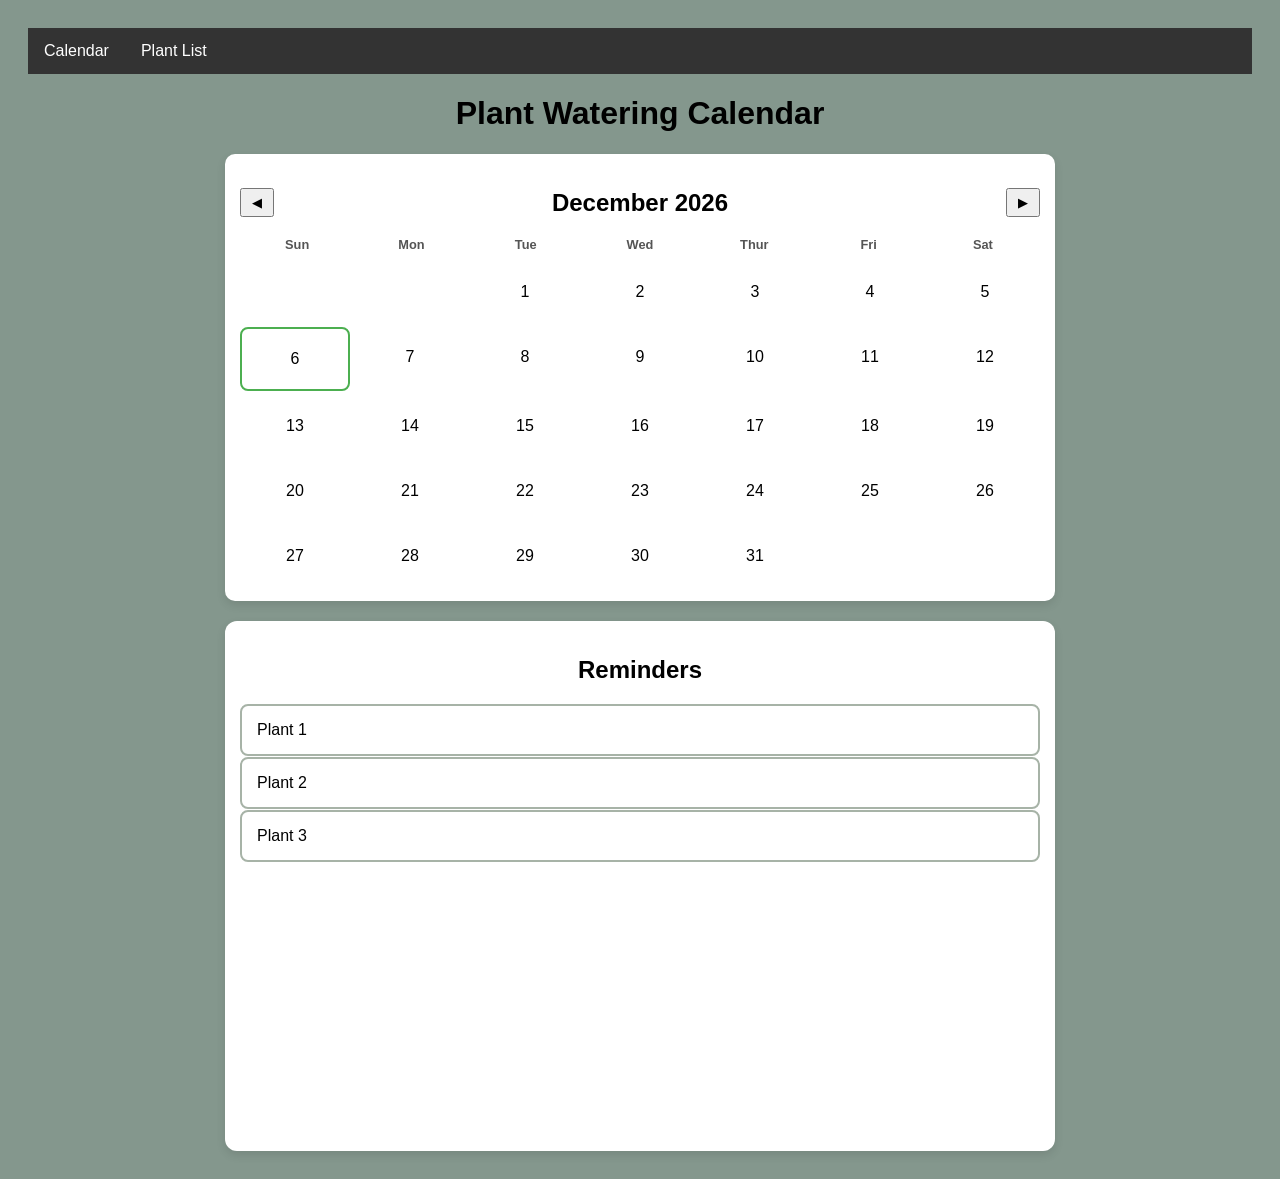
==== frontend/index.html @ da7514dd "initial framework" ====
<!DOCTYPE html>
<html lang="en">
<head>
  <meta charset="UTF-8">
  <title>Plant Watering Tracker</title>
</head>
<link rel="stylesheet" href="style.css">
<script src="script.js" defer></script>
<ul>
  <li><a href="index.html">Calendar</a></li>
  <li><a href="plant_list.html">Plant List</a></li>

</ul>
<body>
  
  <div class="container">
    <h1>Plant Watering Calendar</h1>
  </div>

    <div class = "center"> 
   <div class="calendar">
  <div class="calendar-header">
    <button onclick="changeMonth(-1)">◀</button>
    <h2 id="monthYear"></h2>
    <button onclick="changeMonth(1)">▶</button>
    </div>
    <div class="day-row">
    <div class ="day-name">
        Sun
    </div>
     <div class ="day-name">
        Mon
    </div>
     <div class ="day-name">
        Tue
    </div>
     <div class ="day-name">
        Wed
    </div>
     <div class ="day-name">
        Thur
    </div>
     <div class ="day-name">
        Fri
    </div>
     <div class ="day-name">
        Sat
    </div>
  </div>
  

  <div class="calendar-grid" id="calendarGrid">

  </div>
</div>


</div>
<div class = "center">
    <div class ="reminder-box"> 
 <h2> Reminders</h2>
 <div class="text-grid">
   <div class="card">Plant 1</div>
  <div class="card">Plant 2</div>
  <div class="card">Plant 3</div>
 </div>
 
 </div>


</body>
</html>
---- frontend/style.css ----
body {
      font-family: Arial, sans-serif;
      background: #84978d;
      padding: 20px;
    }

    h1 {
      text-align: center;
      font-family: Arial, Helvetica, sans-serif;
    }
    h2 {
      text-align: center;
    }
    .container {
      max-width: 500px;
      margin: auto;
    }
ul {
  list-style-type: none;
  margin: 0;
  padding: 0;
  background-color: #333333;
  display: flex;
}

ul li a {
  display: block;
  color: white;
  padding: 14px 16px;
  text-decoration: none;
}

ul li a:hover {
  background-color: #4CAF50;
}

.center {
  display: flex;
  justify-content: center;
  align-items: center;
}
    .calendar {
  width: 800px;
  background: white;
  border-radius: 10px;
  padding: 15px;
  box-shadow: 0 4px 10px rgba(0,0,0,0.1);
  font-family: Arial, sans-serif;
}

.calendar-header {
  display: flex;
  justify-content: space-between;
  align-items: center;
}

.calendar-header button {
  padding: 5px 10px;
  cursor: pointer;
}

.calendar-grid {
  display: grid;
  grid-template-columns: repeat(7, 1fr);
  gap: 5px;
  margin-top: 10px;
}
.day-row {
  display: grid;
  grid-template-columns: repeat(7, 1fr);
  margin-bottom: 5px;
}
.day-name {
  font-weight: bold;
  text-align: center;
  font-size: 0.8rem;
  color: #555;
}

.date {
  height: 60px;
  display: flex;
  align-items: center;
  justify-content: center;
  border-radius: 8px;
  cursor: pointer;
  transition: 0.2s;
}

.date:hover {
  background-color: #4CAF50;
  color: white;
  transform: scale(0.9);
}

.today {
  border: 2px solid #4CAF50;
}

.empty {
  visibility: hidden;
}

.reminder-box{
width: 800px;
height: 500px;
  background: white;
  border-radius: 12px;
  padding: 15px;
  box-shadow: 0 4px 10px rgba(0,0,0,0.1);
  font-family: Arial, sans-serif;
  margin-top:20px;
}

.text-grid{
display: grid;
  grid-template-columns: 1fr;
 
 
}

.card {
  background: white;
  padding: 15px;
    border-width: 2px;
  border-color: #a7b3a7;
  border-style: solid;
  margin-bottom: 1px;
  border-radius:8px;
}
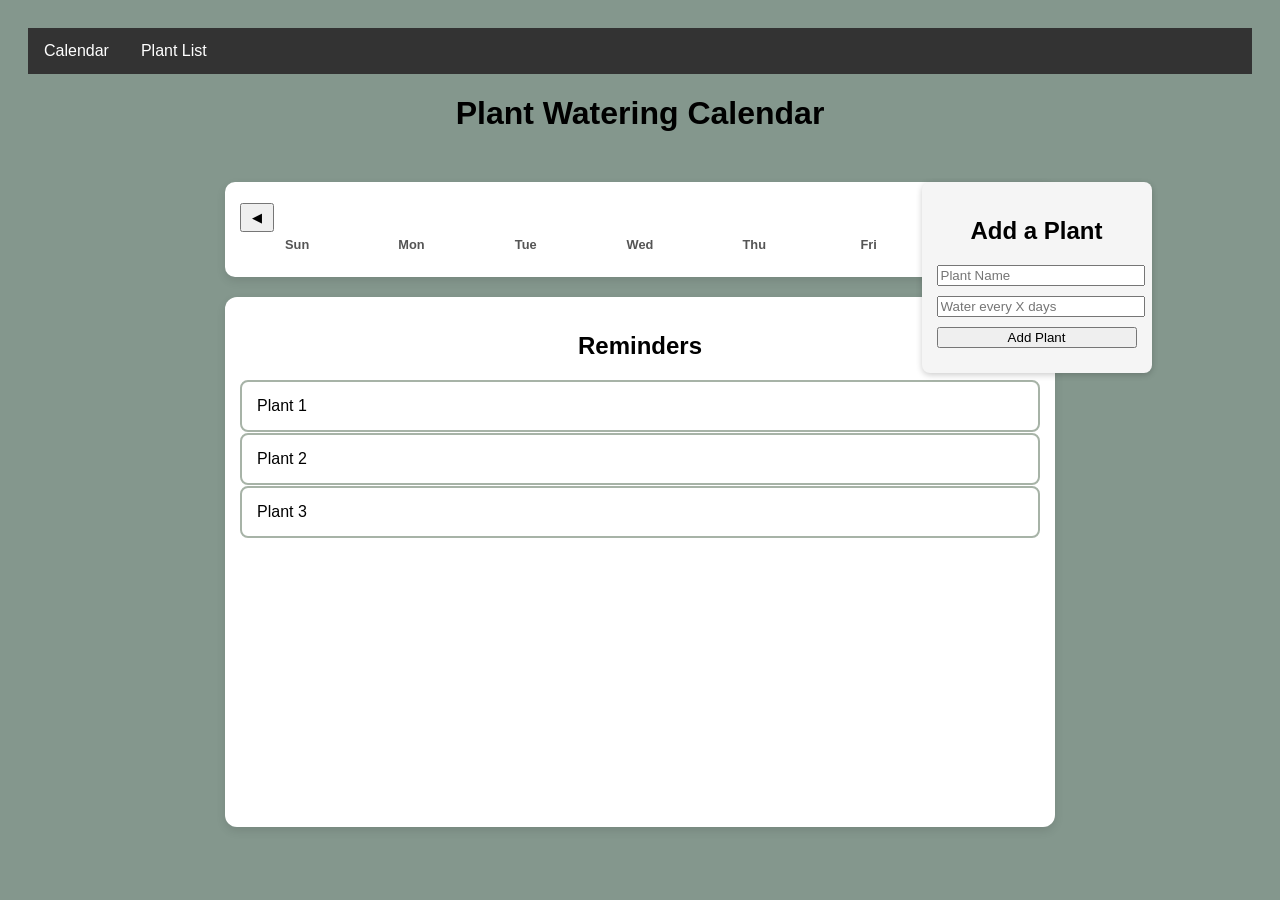
==== commit c9815f43: "initial plant adding" ====
--- a/frontend/index.html
+++ b/frontend/index.html
@@ -11,54 +11,47 @@
   <li><a href="plant_list.html">Plant List</a></li>
 
 </ul>
+
 <body>
   
   <div class="container">
     <h1>Plant Watering Calendar</h1>
   </div>
-
-    <div class = "center"> 
-   <div class="calendar">
-  <div class="calendar-header">
-    <button onclick="changeMonth(-1)">◀</button>
-    <h2 id="monthYear"></h2>
-    <button onclick="changeMonth(1)">▶</button>
+  
+   <div class="calendar-container">
+  <!-- Calendar: centered naturally -->
+   <div class="center">
+  <div class="calendar">
+    <div class="calendar-header">
+      <button onclick="changeMonth(-1)">◀</button>
+      <h2 id="monthYear"></h2>
+      <button onclick="changeMonth(1)">▶</button>
     </div>
     <div class="day-row">
-    <div class ="day-name">
-        Sun
+      <div class="day-name">Sun</div>
+      <div class="day-name">Mon</div>
+      <div class="day-name">Tue</div>
+      <div class="day-name">Wed</div>
+      <div class="day-name">Thu</div>
+      <div class="day-name">Fri</div>
+      <div class="day-name">Sat</div>
     </div>
-     <div class ="day-name">
-        Mon
-    </div>
-     <div class ="day-name">
-        Tue
-    </div>
-     <div class ="day-name">
-        Wed
-    </div>
-     <div class ="day-name">
-        Thur
-    </div>
-     <div class ="day-name">
-        Fri
-    </div>
-     <div class ="day-name">
-        Sat
-    </div>
+    <div class="calendar-grid" id="calendarGrid"></div>
   </div>
-  
-
-  <div class="calendar-grid" id="calendarGrid">
-
+</div>
+  <!-- Form: floating to the right -->
+  <div class="add-plant-form">
+    <h2>Add a Plant</h2>
+    <input type="text" id="plant-name" placeholder="Plant Name">
+    <input type="number" id="watering-interval" placeholder="Water every X days" min="1">
+    <button onclick="addPlant()">Add Plant</button>
   </div>
 </div>
 
-
-</div>
 <div class = "center">
     <div class ="reminder-box"> 
  <h2> Reminders</h2>
+   
  <div class="text-grid">
    <div class="card">Plant 1</div>
   <div class="card">Plant 2</div>
--- a/frontend/style.css
+++ b/frontend/style.css
@@ -47,6 +47,7 @@
   padding: 15px;
   box-shadow: 0 4px 10px rgba(0,0,0,0.1);
   font-family: Arial, sans-serif;
+   vertical-align: top;
 }
 
 .calendar-header {
@@ -66,6 +67,7 @@
   gap: 5px;
   margin-top: 10px;
 }
+
 .day-row {
   display: grid;
   grid-template-columns: repeat(7, 1fr);
@@ -116,8 +118,6 @@
 .text-grid{
 display: grid;
   grid-template-columns: 1fr;
- 
- 
 }
 
 .card {
@@ -128,4 +128,51 @@
   border-style: solid;
   margin-bottom: 1px;
   border-radius:8px;
+}
+.plant-card{
+    background: rgb(224, 230, 224);
+  padding: 15px;
+    border-width: 1px;
+  border-color: rgb(90, 104, 98);
+  border-style: solid;
+  margin-bottom: 1px;
+  border-radius:8px;
+}
+
+.scroll-box {
+  height: 100vh; 
+  width: 70%; 
+  overflow-y: auto; 
+  border: 1px solid rgb(90, 104, 98); 
+  box-sizing: border-box; 
+  padding: 20px; 
+  border-radius: 8px;
+  background-color: #dbf0e8;
+  margin-top: 20px;
+}
+.calendar-container {
+  position: relative;
+  width: 100%;
+  margin-top: 50px;
+  text-align: center; 
+
+}
+
+.add-plant-form {
+  position: absolute;
+  top: 0; 
+  left: 73%;  
+  width: 200px;
+  background-color: #f5f5f5;
+  padding: 15px;
+  border-radius: 8px;
+  box-shadow: 0 2px 6px rgba(0,0,0,0.2);
+}
+
+
+.add-plant-form input,
+.add-plant-form button {
+  display: block;
+  width: 100%;
+  margin-bottom: 10px;
 }
